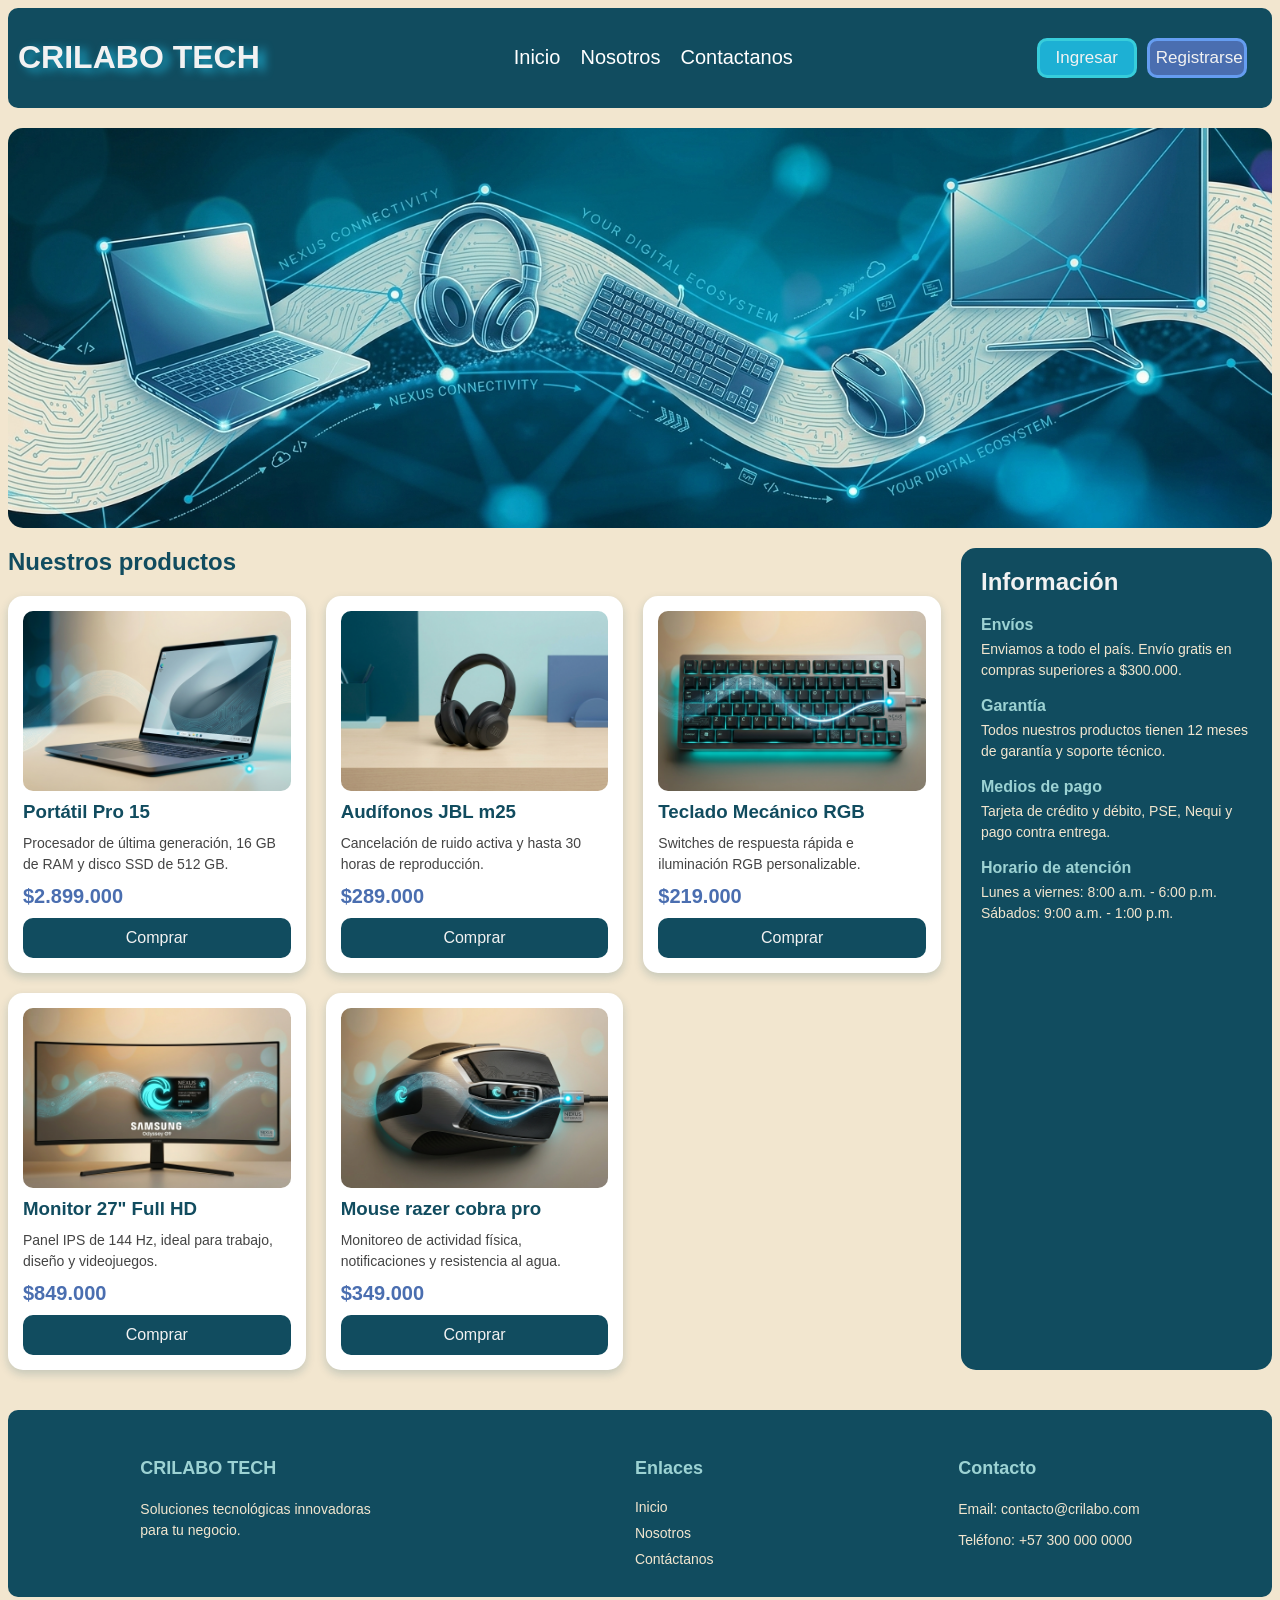
==== inicio.html @ eacf6d0f "partelaos" ====
<!DOCTYPE html>
<html lang="en">
<head>
    <meta charset="UTF-8">
    <meta name="viewport" content="width=device-width, initial-scale=1.0">
    <title>crilabo</title>
    <link rel="stylesheet" href="inicio.css">
</head>
<body>
    <header>
        <div class="logo">
            <!-- TITULO DE LA MARCA -->
            <h1>CRILABO TECH</h1>
        </div>
        <!-- LINKS DE NAVEGACION -->
        <nav class="navegacion">
            <a href="inicio.html">Inicio</a>
            <a href="nosotros.html">Nosotros</a>
            <a href="contactanos.html">Contactanos</a>
        </nav>
        <!-- BOTONES DE INGRESO Y REGISTRO -->
        <div class="botonesheader">
            <button class="ingresar">Ingresar</button>
            <button class="registrarse">Registrarse</button>
        </div>
    </header>

        <section class="banner">
        <img src="images/banner.jpg" alt="Productos destacados de CRILABO TECH">
    </section>

    <div class="contenedor-tienda">

        <section class="productos">
            <h2>Nuestros productos</h2>
            <!-- CONTENEDOR PARA TODAS LAS TARJETAS DE COMPRA Y SUS RESPECTIVAS CLASES -->
            <div class="grid-productos">

                <article class="tarjeta">
                    <img src="images/laptop.jpg" alt="Portátil">
                    <h3>Portátil Pro 15</h3>
                    <p class="descripcion">Procesador de última generación, 16 GB de RAM y disco SSD de 512 GB.</p>
                    <p class="precio">$2.899.000</p>
                    <button class="comprar">Comprar</button>
                </article>

                <article class="tarjeta">
                    <img src="images/auriculares.jpg" alt="Audífonos">
                    <h3>Audífonos JBL m25</h3>
                    <p class="descripcion">Cancelación de ruido activa y hasta 30 horas de reproducción.</p>
                    <p class="precio">$289.000</p>
                    <button class="comprar">Comprar</button>
                </article>

                <article class="tarjeta">
                    <img src="images/teclado.jpg" alt="Teclado mecánico">
                    <h3>Teclado Mecánico RGB</h3>
                    <p class="descripcion">Switches de respuesta rápida e iluminación RGB personalizable.</p>
                    <p class="precio">$219.000</p>
                    <button class="comprar">Comprar</button>
                </article>

                <article class="tarjeta">
                    <img src="images/monitor.jpg" alt="Monitor">
                    <h3>Monitor 27" Full HD</h3>
                    <p class="descripcion">Panel IPS de 144 Hz, ideal para trabajo, diseño y videojuegos.</p>
                    <p class="precio">$849.000</p>
                    <button class="comprar">Comprar</button>
                </article>

                <article class="tarjeta">
                    <img src="images/mouse.jpg" alt="mouse razer">
                    <h3>Mouse razer cobra pro</h3>
                    <p class="descripcion">Monitoreo de actividad física, notificaciones y resistencia al agua.</p>
                    <p class="precio">$349.000</p>
                    <button class="comprar">Comprar</button>
                </article>

            </div>
        </section>
        <!-- ASIDE CON INFORMACION LATERAL -->
        <aside class="info">
            <h2>Información</h2>

            <h3>Envíos</h3>
            <p>Enviamos a todo el país. Envío gratis en compras superiores a $300.000.</p>

            <h3>Garantía</h3>
            <p>Todos nuestros productos tienen 12 meses de garantía y soporte técnico.</p>

            <h3>Medios de pago</h3>
            <p>Tarjeta de crédito y débito, PSE, Nequi y pago contra entrega.</p>

            <h3>Horario de atención</h3>
            <p>Lunes a viernes: 8:00 a.m. - 6:00 p.m.<br>Sábados: 9:00 a.m. - 1:00 p.m.</p>

            
        </aside>

    </div>







    <footer>
        <div class="columna-footer">
            <h3>CRILABO TECH</h3>
            <p>Soluciones tecnológicas innovadoras para tu negocio.</p>
        </div>

        <div class="columna-footer">
            <h3>Enlaces</h3>
            <a href="inicio.html">Inicio</a>
            <a href="nosotros.html">Nosotros</a>
            <a href="contactanos.html">Contáctanos</a>
        </div>

        <div class="columna-footer">
            <h3>Contacto</h3>
            <p>Email: contacto@crilabo.com</p>
            <p>Teléfono: +57 300 000 0000</p>
        </div>
    </footer>
</body>
</html>
---- inicio.css ----
body{
    background-color: #f2e6cf;
}

header{
     display: flex;
    background-color: #114c5f;
    width: 100%;
    align-items: center;
    justify-content: space-between;
    border-radius: 10px;
    
}

.logo{
    font-family:'Segoe UI', Tahoma, Geneva, Verdana, sans-serif;
    color: aliceblue;
    margin: 10px;
}
h1{
   color:#f2f2f2;
    text-shadow: #1db0d4 6px 3px 10px;
}
.navegacion{
    font-family: Arial, Helvetica, sans-serif;
    font-size: 20px;
    display: flex;
    align-items: center;
    gap: 20px;
    margin: 10px;
    padding: 10px;
    flex-wrap: wrap;
    
}

.navegacion a{
 color: white;
    text-decoration: none;
}

.navegacion :hover{
    color:#1db0d4;
}

.botonesheader{
    display: flex;
    flex-wrap: wrap;
    gap: 10px;
    padding-right: 2%;
    

}
.botonesheader :hover{
    background-color: rgb(26, 157, 197);
}
.ingresar{
    width: 100px;
    height: 40px;
    border-radius: 10px;
    color: #f2f2f2;
    font-size: 17px;
    border: solid;
    border-color: rgb(55, 205, 219);
    background-color: #1db0d4;
}
.ingresar:hover{
    background-color: #4a6eb0;
}
.registrarse{
    font-size: 17px;
    color: #f2f2f2;
    width: 100px;
    height: 40px;
    border-radius: 10px;
    border: solid;
    border-color: rgb(101, 157, 241);
    background-color: #4a6eb0;
}

/*--------------------------------*/
/*FOOTER*/

footer {
    display: flex;
    justify-content: space-around;
    align-items: flex-start;
    flex-wrap: wrap;
    background-color: #114c5f;
    color: #f2e6cf;
    padding: 30px 20px;
    margin-top: 40px;
    border-radius: 10px;
    font-family: Arial, Helvetica, sans-serif;
    gap: 20px;
}

.columna-footer {
    display: flex;
    flex-direction: column;
    gap: 10px;
    max-width: 250px;
}

.columna-footer h3 {
    color: #9cd2d3;
    margin-bottom: 10px;
    font-size: 18px;
}

.columna-footer p {
    font-size: 14px;
    line-height: 1.5;
    margin: 0;
}

.columna-footer a {
    color: #f2e6cf;
    text-decoration: none;
    font-size: 14px;
}

.columna-footer a:hover {
    color: #1db0d4;
}

/*parte laos*/

/* estilo general clases de tarjetas */
.banner img{
    width: 100%;
    height: 400px;
    object-fit: cover;
    border-radius: 15px;
    display: block;
    margin-top: 20px;
}

/*productos a la izquierda, aside a la derecha */
.contenedor-tienda{
    display: grid;
    grid-template-columns: 3fr 1fr;
    gap: 20px;
    margin-top: 20px;
    font-family: Arial, Helvetica, sans-serif;
}

.productos h2{
    color: #114c5f;
    margin-top: 0;
}

/* Grid de tarjetas repartidas en 3 columnas */
.grid-productos{
    display: grid;
    grid-template-columns: repeat(3, 1fr);
    gap: 20px;
}
/* de ahi pa abajo estilos multiples y generales de las tarjetas y etiquetas */
.tarjeta{
    display: flex;
    flex-direction: column;
    gap: 10px;
    background-color: #ffffff;
    padding: 15px;
    border-radius: 15px;
    box-shadow: 0 4px 10px rgba(17, 76, 95, 0.2);
}


.tarjeta img{
    width: 100%;
    height: 180px;
    object-fit: cover;
    border-radius: 10px;
}

.tarjeta h3{
    margin: 0;
    color: #114c5f;
}

.descripcion{
    margin: 0;
    font-size: 14px;
    line-height: 1.5;
    color: #444444;
    flex-grow: 1;
}

.precio{
    margin: 0;
    font-size: 20px;
    font-weight: bold;
    color: #4a6eb0;
}

.comprar{
    height: 40px;
    border: none;
    border-radius: 10px;
    background-color: #114c5f;
    color: #f2f2f2;
    font-size: 16px;
    cursor: pointer;
}

.comprar:hover{
    background-color: #1db0d4;
}

/* Aside */
/* tamaño del aside */
.info{
    background-color: #114c5f;
    color: #f2e6cf;
    padding: 20px;
    border-radius: 15px;
}

/* titulo de aside */
.info h2{
    margin-top: 0;
    color: #f2f2f2;
}
/* de ahi pa abajo sub titulos y parrafos del aside */
.info h3{
    margin-bottom: 5px;
    color: #9cd2d3;
    font-size: 16px;
}

.info p{
    margin: 0;
    font-size: 14px;
    line-height: 1.5;
}

.info a{
    color: #1db0d4;
    font-size: 14px;
}
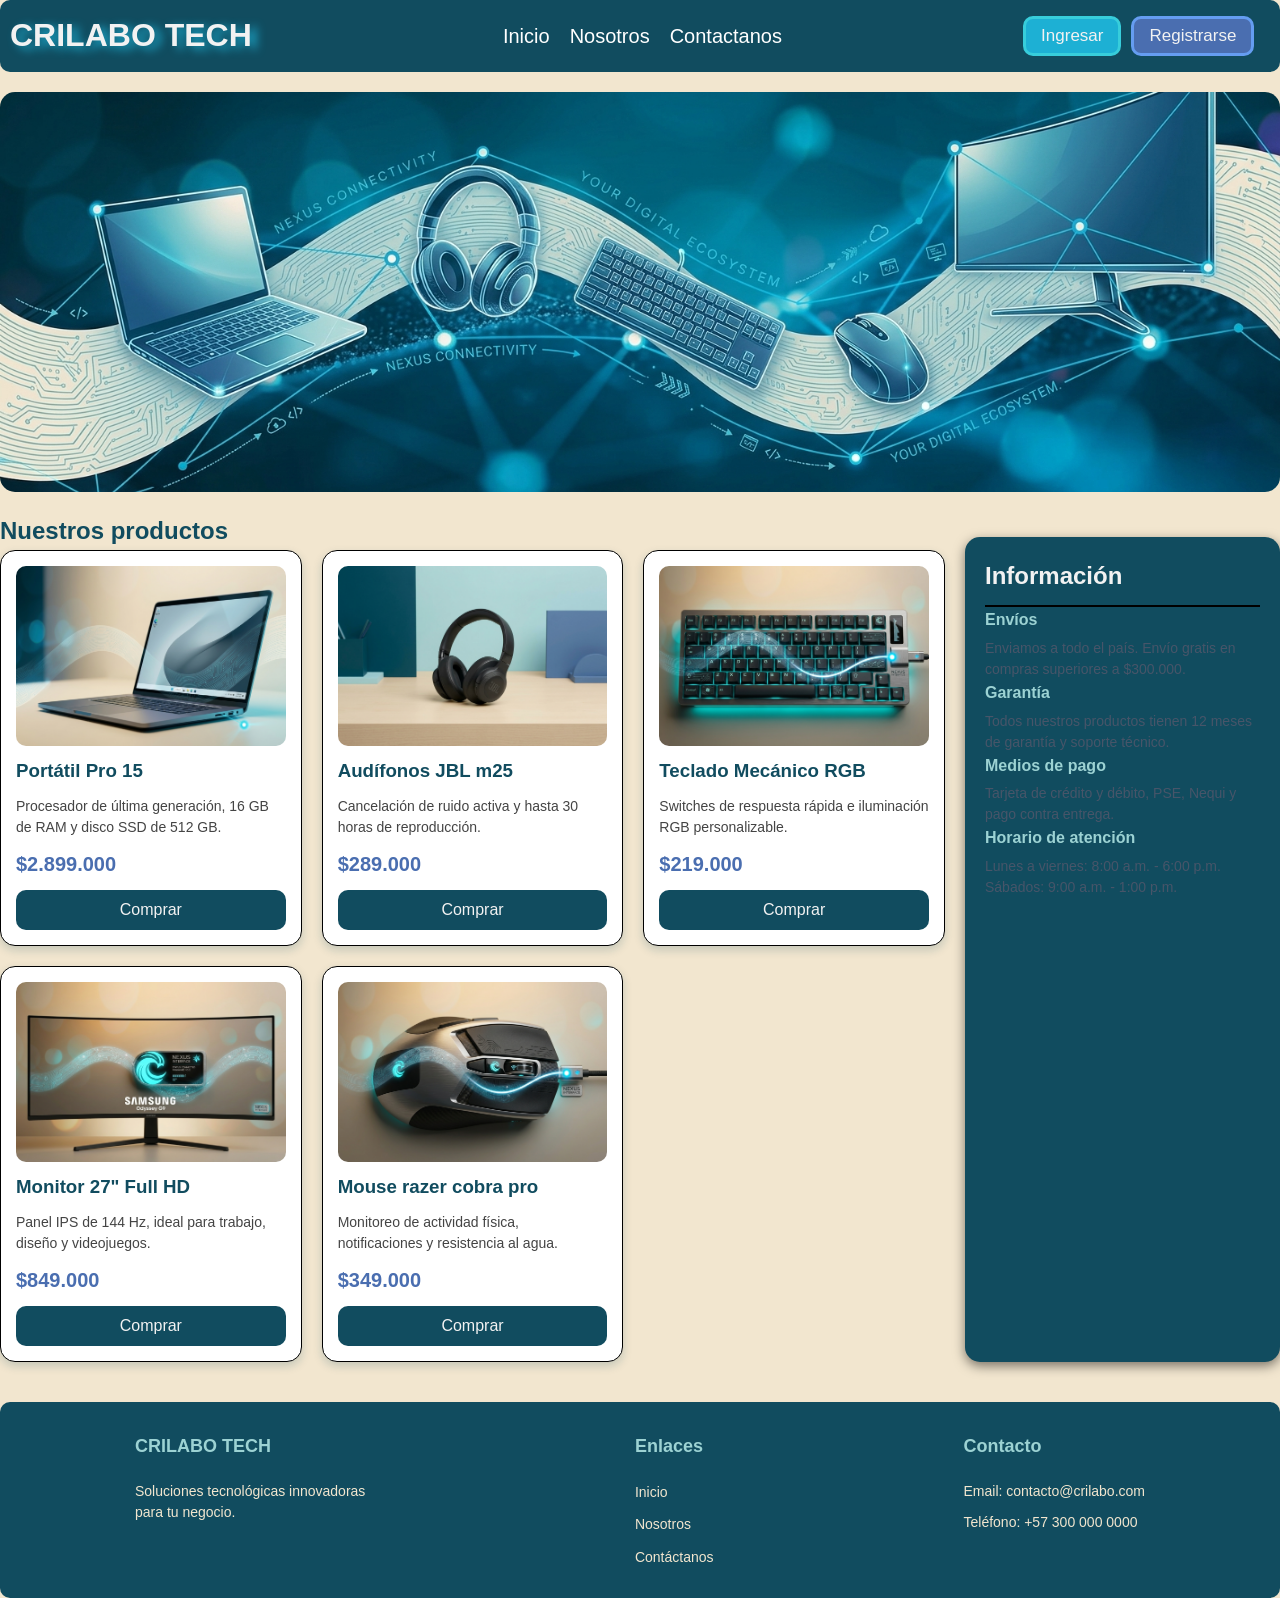
==== commit bf7fb82d: "Conecta las tres páginas con el navbar y unifica estilos.css" ====
--- a/inicio.html
+++ b/inicio.html
@@ -4,7 +4,7 @@
     <meta charset="UTF-8">
     <meta name="viewport" content="width=device-width, initial-scale=1.0">
     <title>crilabo</title>
-    <link rel="stylesheet" href="inicio.css">
+    <link rel="stylesheet" href="estilos.css">
 </head>
 <body>
     <header>
@@ -16,7 +16,7 @@
         <nav class="navegacion">
             <a href="inicio.html">Inicio</a>
             <a href="nosotros.html">Nosotros</a>
-            <a href="contactanos.html">Contactanos</a>
+            <a href="contacto.html">Contactanos</a>
         </nav>
         <!-- BOTONES DE INGRESO Y REGISTRO -->
         <div class="botonesheader">
--- a/estilos.css
+++ b/estilos.css
@@ -0,0 +1,473 @@
+
+body{
+    background-color: #f2e6cf;
+}
+
+header{
+     display: flex;
+    background-color: #114c5f;
+    width: 100%;
+    align-items: center;
+    justify-content: space-between;
+    border-radius: 10px;
+    
+}
+
+.logo{
+    font-family:'Segoe UI', Tahoma, Geneva, Verdana, sans-serif;
+    color: aliceblue;
+    margin: 10px;
+}
+h1{
+   color:#f2f2f2;
+    text-shadow: #1db0d4 6px 3px 10px;
+}
+.navegacion{
+    font-family: Arial, Helvetica, sans-serif;
+    font-size: 20px;
+    display: flex;
+    align-items: center;
+    gap: 20px;
+    margin: 10px;
+    padding: 10px;
+    flex-wrap: wrap;
+    
+}
+
+.navegacion a{
+ color: white;
+    text-decoration: none;
+}
+
+.navegacion :hover{
+    color:#1db0d4;
+}
+
+.botonesheader{
+    display: flex;
+    flex-wrap: wrap;
+    gap: 10px;
+    padding-right: 2%;
+    
+
+}
+.botonesheader :hover{
+    background-color: rgb(26, 157, 197);
+}
+.ingresar{
+    width: 100px;
+    height: 40px;
+    border-radius: 10px;
+    color: #f2f2f2;
+    font-size: 17px;
+    border: solid;
+    border-color: rgb(55, 205, 219);
+    background-color: #1db0d4;
+}
+.ingresar:hover{
+    background-color: #4a6eb0;
+}
+.registrarse{
+    font-size: 17px;
+    color: #f2f2f2;
+    width: 100px;
+    height: 40px;
+    border-radius: 10px;
+    border: solid;
+    border-color: rgb(101, 157, 241);
+    background-color: #4a6eb0;
+}
+
+/*--------------------------------*/
+/*FOOTER*/
+
+footer {
+    display: flex;
+    justify-content: space-around;
+    align-items: flex-start;
+    flex-wrap: wrap;
+    background-color: #114c5f;
+    color: #f2e6cf;
+    padding: 30px 20px;
+    margin-top: 40px;
+    border-radius: 10px;
+    font-family: Arial, Helvetica, sans-serif;
+    gap: 20px;
+}
+
+.columna-footer {
+    display: flex;
+    flex-direction: column;
+    gap: 10px;
+    max-width: 250px;
+}
+
+.columna-footer h3 {
+    color: #9cd2d3;
+    margin-bottom: 10px;
+    font-size: 18px;
+}
+
+.columna-footer p {
+    font-size: 14px;
+    line-height: 1.5;
+    margin: 0;
+}
+
+.columna-footer a {
+    color: #f2e6cf;
+    text-decoration: none;
+    font-size: 14px;
+}
+
+.columna-footer a:hover {
+    color: #1db0d4;
+}
+
+/*parte laos*/
+
+/* estilo general clases de tarjetas */
+.banner img{
+    width: 100%;
+    height: 400px;
+    object-fit: cover;
+    border-radius: 15px;
+    display: block;
+    margin-top: 20px;
+}
+
+/*productos a la izquierda, aside a la derecha */
+.contenedor-tienda{
+    display: grid;
+    grid-template-columns: 3fr 1fr;
+    gap: 20px;
+    margin-top: 20px;
+    font-family: Arial, Helvetica, sans-serif;
+}
+
+.productos h2{
+    color: #114c5f;
+    margin-top: 0;
+}
+
+/* Grid de tarjetas repartidas en 3 columnas */
+.grid-productos{
+    display: grid;
+    grid-template-columns: repeat(3, 1fr);
+    gap: 20px;
+}
+/* de ahi pa abajo estilos multiples y generales de las tarjetas y etiquetas */
+.tarjeta{
+    display: flex;
+    flex-direction: column;
+    gap: 10px;
+    background-color: #ffffff;
+    padding: 15px;
+    border-radius: 15px;
+    box-shadow: 0 4px 10px rgba(17, 76, 95, 0.2);
+}
+
+
+.tarjeta img{
+    width: 100%;
+    height: 180px;
+    object-fit: cover;
+    border-radius: 10px;
+}
+
+.tarjeta h3{
+    margin: 0;
+    color: #114c5f;
+}
+
+.descripcion{
+    margin: 0;
+    font-size: 14px;
+    line-height: 1.5;
+    color: #444444;
+    flex-grow: 1;
+}
+
+.precio{
+    margin: 0;
+    font-size: 20px;
+    font-weight: bold;
+    color: #4a6eb0;
+}
+
+.comprar{
+    height: 40px;
+    border: none;
+    border-radius: 10px;
+    background-color: #114c5f;
+    color: #f2f2f2;
+    font-size: 16px;
+    cursor: pointer;
+}
+
+.comprar:hover{
+    background-color: #1db0d4;
+}
+
+/* Aside */
+/* tamaño del aside */
+.info{
+    background-color: #114c5f;
+    color: #f2e6cf;
+    padding: 20px;
+    border-radius: 15px;
+}
+
+/* titulo de aside */
+.info h2{
+    margin-top: 0;
+    color: #f2f2f2;
+}
+/* de ahi pa abajo sub titulos y parrafos del aside */
+.info h3{
+    margin-bottom: 5px;
+    color: #9cd2d3;
+    font-size: 16px;
+}
+
+.info p{
+    margin: 0;
+    font-size: 14px;
+    line-height: 1.5;
+}
+
+.info a{
+    color: #1db0d4;
+    font-size: 14px;
+}
+
+/* PARTE DE JUAN BONILLA */
+body{
+    background-color: #f2e6cf
+}
+
+.campo {
+    display: flex;
+    flex-direction: column;
+    text-align: left;
+    margin-bottom: 16px;
+    gap: 6px;
+}
+
+form {
+    border: 1px solid white;
+    border-radius: 12px;
+    max-width: 500px;
+    margin: 0;}
+    
+input, select, textarea {
+  padding: 8px;
+  border: 1px solid black;
+}
+
+button {
+  padding: 10px 20px;
+  background: #114c5f;
+  color: white;
+  border: none;
+  cursor: pointer;
+}
+
+button:hover {
+  background: #f2e6cf              
+}
+
+@media (min-width: 768px) {
+  .layout {
+    grid-template-columns: 2fr 1fr;
+  }
+}
+
+aside {
+    background-color: white;
+    color: white;
+    padding: 25px;
+    margin-top: 25px;
+    width: 100%;
+    box-sizing: border-box;
+    border-radius: 0;
+}
+
+aside h2 {
+    color: #114c5f;
+    border-bottom: 2px solid black;
+    padding-bottom: 10px;
+    margin-top: 0;
+}
+
+aside h3 {
+    color: black;
+    margin-bottom: 5px;
+}
+
+aside p {
+    color: black;
+    margin-top: 0;
+    line-height: 1.6;
+}
+
+article {
+    background-color: white;
+    border: 1px solid black ;
+    border-radius: 12px;
+    padding: 25px;
+    box-shadow: 0 4px 10px rgba(0,0,0,0.1);
+    max-width: 550px;
+}
+
+article h2 {
+    color: #114c5f;
+    margin-top: 0;
+    border-bottom: 2px solid black;
+    padding-bottom: 10px;
+}
+
+
+/* ============ PARTE NOSOTROS ============= */
+/* Parte Nostros - Cristian Muñoz */
+/* Parte de Cristian Muñoz */
+/* Estilos generales */
+* {
+  margin: 0;
+  padding: 0;
+  box-sizing: border-box;
+  font-family: 'Segoe UI', Tahoma, Geneva, Verdana, sans-serif;
+}
+
+/* Estilos generales al cuerpo de toda la pagina */
+body {
+  background-color: #f2e6cf; 
+  color: #334155;
+  line-height: 1.6;
+}
+
+/* Estilos generales para el contenedor principal*/
+.Contenedor {
+    max-width: 1200px;
+    margin: 20px auto;
+    padding: 20px;
+    gap: 10px;
+    display: flex;
+    align-items: center;
+}
+
+/* Aplicaremos estilos para el aside Barra de informacion basica de la izquierda */
+aside {
+    background-color: #ffffff;
+    padding: 20px;
+    border-radius: 15px;
+    box-shadow: 0 4px 12px rgb(0,0,0,0.5);
+    display: flex;
+    flex-direction: column;
+}
+
+/* Aplicamos estilos a la etiqueta h3 del aside */
+aside h3 {
+    color: #0799b6;
+    font-size: 1.2rem;
+    margin-bottom: 0.8rem auto;
+}
+
+/* Aplicamos estilos a ala etiqueta p del aside */
+aside p {
+    font-size:0.9rem ;
+    color:#475569 ;
+    margin-bottom: 1rem;
+}
+
+/* Aplicamos estilos a ala etiqueta ul principal de las listas*/
+aside ul {
+    font-size:1rem;
+    color:#475569 ;
+    padding: 20px;
+    border-bottom: 10px ;
+}
+
+/* Etiquetas a las clases de la pagina*/
+/* La seccion con clase denominada "nostros" */
+.nosotros {
+    font-size:1rem ;
+    color: #1e3a8a;
+    margin-bottom:1.5rem ;
+    text-align: left;
+}
+
+/* Los articulos denominados "historia", "mision" */
+.historia, .mision {
+    background-color: #ffffff;
+    padding: 1.5rem;
+    border-radius: 12px;
+    margin-bottom: 1.5rem;
+    box-shadow: 0 4px 12px rgb(0,0,0,0.5);
+}
+
+/* Estilos para la etiqueta h3 de las clases mision e historia */
+.historia h3, .mision h3 {
+    font-size:1.3rem ;
+    color:#0799b6 ;
+    margin-bottom: 1rem;
+}
+
+.historia p, .mision p {
+    font-size:1rem ;
+    color: #475569 ;
+    margin-bottom: 0.9rem;
+}
+
+/* Estilos para el contenedor pricipal del video */
+.video {
+    background-color: #ffffff;
+    padding: 1.5rem;
+    border-radius: 10px;
+    box-shadow: 0 4px 12px rgb(0,0,0,0.5);
+    text-align: center;
+}
+
+/* Estilos generales para el video */
+.video_embed {
+    position:relative;
+    width: 100%;
+    padding-bottom: 50% ;
+    height: 0;
+    overflow: hidden;
+    border-radius: 8px;
+    margin-bottom: 1rem;
+}
+
+/* Estilos para el posicionamiento de la resolucion del video */
+.video iframe {
+    position: absolute;
+    top: 0;
+    left: 0;
+    width: 100%;
+    height: 100%;
+    border: 0;
+}
+
+/* Estilos para el enlace en caso de que el video no cargue */
+.boton_video {
+    display: inline-block;
+    background-color: #0799b6;
+    color: #ffffff;
+    padding: 10px;
+    border-radius:  6px; 
+    text-decoration: none;
+    font-weight: 600;
+    font-size: 0.8rem;
+    margin-left: 0.5rem;
+}
+
+/* Estilos para cuando el click este encima del boton */
+.boton_video:hover{
+    background-color: #1e3a8a;
+}
+
+.ingresar, .registrarse{
+    width: auto;
+    padding: 0 15px;
+}
